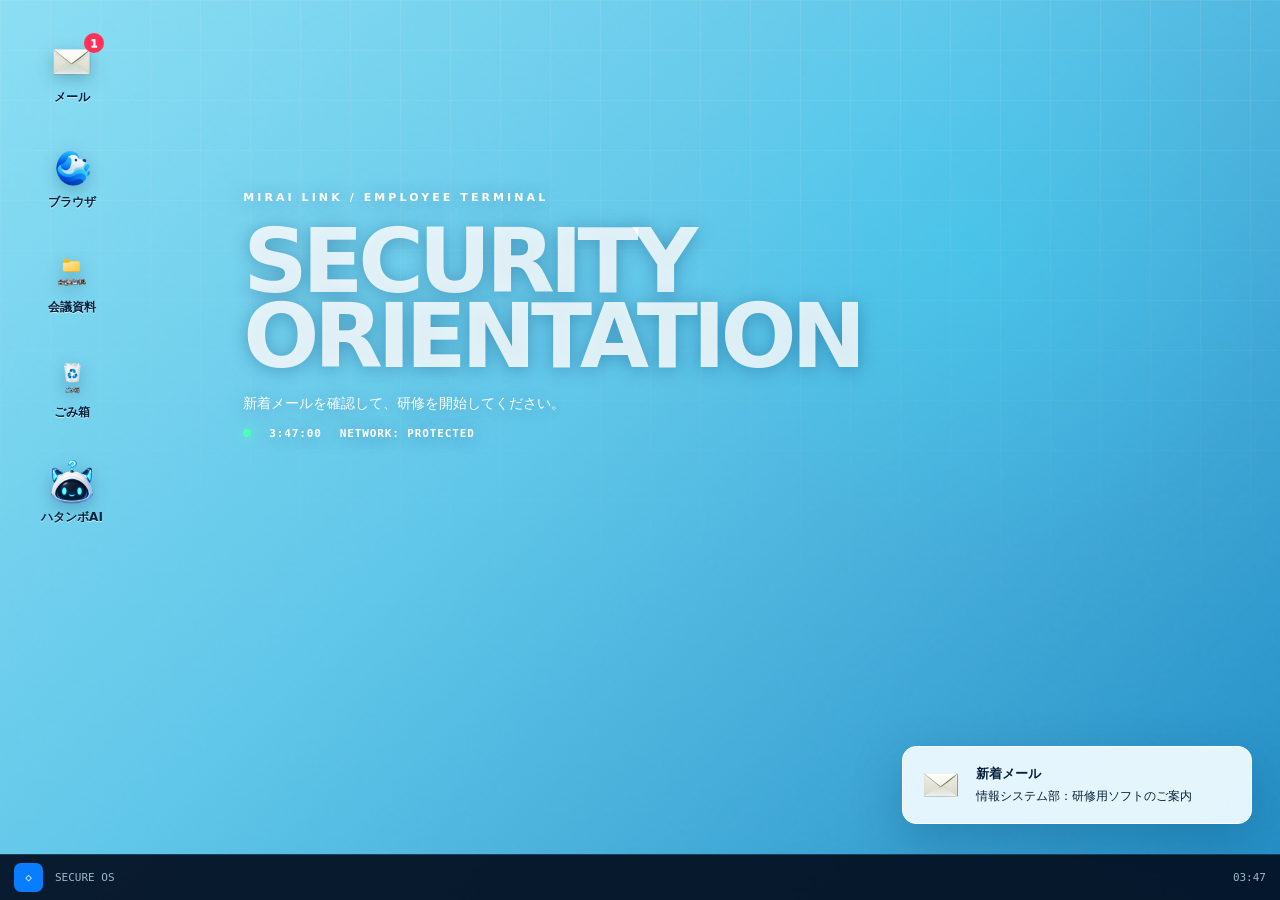
==== index.html @ b42d03e6 "Build interactive security training desktop game" ====
<!doctype html>
<html lang="ja">
<head>
  <meta charset="utf-8">
  <meta name="viewport" content="width=device-width,initial-scale=1">
  <title>SECURITY DESKTOP | ハタンボ</title>
  <link rel="stylesheet" href="css/style.css">
</head>
<body>
  <main id="desktop" class="desktop" aria-label="研修用デスクトップ">
    <div class="noise"></div>
    <aside class="desktop-icons" aria-label="デスクトップアイコン">
      <button class="desktop-icon" data-open="mail"><img src="assets/mail.png" alt=""><span>メール</span><b id="mailBadge">1</b></button>
      <button class="desktop-icon" data-open="browser"><img src="assets/WaterDog.png" alt=""><span>ブラウザ</span></button>
      <button class="desktop-icon" data-open="files"><img src="assets/folder.png" alt=""><span>会議資料</span></button>
      <button class="desktop-icon" data-open="trash"><img src="assets/dustbox.png" alt=""><span>ごみ箱</span></button>
      <button class="desktop-icon ai-icon" data-open="assistant"><img src="assets/AI.png" alt=""><span>ハタンボAI</span></button>
    </aside>

    <section class="hero-status" aria-label="研修状況">
      <p class="eyebrow">MIRAI LINK / EMPLOYEE TERMINAL</p>
      <h1>SECURITY<br>ORIENTATION</h1>
      <p id="statusCopy">新着メールを確認して、研修を開始してください。</p>
      <div class="system-line"><i></i><span id="clock">17:30:00</span><span>NETWORK: PROTECTED</span></div>
    </section>

    <div id="notification" class="notification show" role="status">
      <img src="assets/mail.png" alt="">
      <div><strong>新着メール</strong><p>情報システム部：研修用ソフトのご案内</p></div>
    </div>

    <section id="window" class="window hidden" aria-live="polite">
      <header class="titlebar">
        <div><span class="traffic red"></span><span class="traffic yellow"></span><span class="traffic green"></span></div>
        <strong id="windowTitle">MAIL</strong>
        <button id="closeWindow" aria-label="閉じる">×</button>
      </header>
      <div id="windowBody" class="window-body"></div>
    </section>

    <section id="infection" class="infection hidden" aria-label="ウイルス感染演出">
      <div class="glitch-title" data-text="SYSTEM COMPROMISED">SYSTEM COMPROMISED</div>
      <div id="popupField"></div>
      <button id="callAssistant" class="panic-button">ハタンボを起動</button>
    </section>

    <section id="mission" class="mission hidden">
      <header class="mission-header">
        <div class="brand"><img src="assets/AI.png" alt="ハタンボ"><div><b>HATANBO AI</b><span>RECOVERY ASSISTANT</span></div></div>
        <div class="progress-wrap"><span id="progressLabel">0 / 6</span><div class="progress"><i id="progressBar"></i></div></div>
      </header>
      <div class="mission-grid">
        <aside class="assistant-panel">
          <img src="assets/AI.png" alt="ハタンボ">
          <div class="speech"><span>GUIDANCE</span><p id="assistantText">端末を復旧するには、6つのセキュリティログを調査する必要があります。</p></div>
          <button id="hintButton">ヒントを見る</button>
        </aside>
        <article id="puzzleArea" class="puzzle-area"></article>
      </div>
    </section>

    <footer class="taskbar">
      <button class="start">◇</button><span>SECURE OS</span><div></div><span id="taskClock">17:30</span>
    </footer>
  </main>
  <script src="js/app.js"></script>
</body>
</html>
---- css/style.css ----
:root{--cyan:#39e7ff;--blue:#0c73ff;--navy:#06152e;--glass:rgba(6,21,46,.84);--line:rgba(91,222,255,.28);--white:#edfaff;--danger:#ff3158}*{box-sizing:border-box}html,body{margin:0;width:100%;height:100%;overflow:hidden;font-family:"Yu Gothic UI","Noto Sans JP",system-ui,sans-serif;background:#06152e;color:var(--white)}button{font:inherit}.desktop{position:relative;width:100vw;height:100vh;min-height:640px;overflow:hidden;background:radial-gradient(circle at 76% 28%,rgba(46,220,255,.27),transparent 26%),linear-gradient(135deg,#8bdff4 0%,#5fc7ea 44%,#208cc5 100%)}.desktop:before{content:"";position:absolute;inset:0;background:linear-gradient(90deg,rgba(255,255,255,.08) 1px,transparent 1px),linear-gradient(rgba(255,255,255,.07) 1px,transparent 1px);background-size:50px 50px;mask-image:linear-gradient(to bottom,black,transparent 75%)}.noise{position:absolute;inset:0;opacity:.16;pointer-events:none;background-image:url("data:image/svg+xml,%3Csvg viewBox='0 0 200 200' xmlns='http://www.w3.org/2000/svg'%3E%3Cfilter id='n'%3E%3CfeTurbulence type='fractalNoise' baseFrequency='.8' numOctaves='3' stitchTiles='stitch'/%3E%3C/filter%3E%3Crect width='100%25' height='100%25' filter='url(%23n)' opacity='.22'/%3E%3C/svg%3E")}.desktop-icons{position:absolute;z-index:2;top:28px;left:26px;display:grid;gap:17px}.desktop-icon{width:92px;min-height:88px;border:1px solid transparent;border-radius:12px;background:transparent;color:#032340;display:flex;flex-direction:column;align-items:center;justify-content:center;gap:3px;cursor:pointer;position:relative;text-shadow:0 1px rgba(255,255,255,.7)}.desktop-icon:hover,.desktop-icon:focus{background:rgba(255,255,255,.25);border-color:rgba(255,255,255,.45);outline:none}.desktop-icon img{width:48px;height:48px;object-fit:contain;filter:drop-shadow(0 5px 8px rgba(0,39,74,.25))}.desktop-icon span{font-size:12px;font-weight:700}.desktop-icon b{position:absolute;right:13px;top:4px;background:#ff3158;color:white;width:20px;height:20px;border-radius:50%;font-size:11px;display:grid;place-items:center}.hero-status{position:absolute;z-index:1;left:19%;top:20%;color:white;text-shadow:0 2px 18px rgba(0,58,105,.35)}.eyebrow{letter-spacing:.28em;font-size:11px;font-weight:800}.hero-status h1{font-size:clamp(48px,7vw,100px);line-height:.84;letter-spacing:-.06em;margin:20px 0;color:rgba(255,255,255,.82)}.hero-status>p:not(.eyebrow){font-size:14px}.system-line{display:flex;gap:18px;align-items:center;font:700 11px monospace;letter-spacing:.08em}.system-line i{width:8px;height:8px;border-radius:50%;background:#4effb8;box-shadow:0 0 13px #4effb8}.notification{position:absolute;z-index:5;right:28px;bottom:76px;width:350px;background:rgba(239,250,255,.95);color:#06213b;border:1px solid white;border-radius:14px;padding:16px;display:flex;gap:13px;box-shadow:0 18px 50px rgba(0,55,90,.25);cursor:pointer;transition:.3s}.notification:hover{transform:translateY(-4px)}.notification img{width:44px;height:44px;object-fit:contain}.notification strong{font-size:13px}.notification p{font-size:12px;margin:5px 0 0}.hidden{display:none!important}.window{position:absolute;z-index:10;left:50%;top:49%;transform:translate(-50%,-50%);width:min(820px,78vw);height:min(600px,72vh);background:rgba(245,253,255,.96);color:#08243e;border:1px solid rgba(255,255,255,.85);border-radius:18px;box-shadow:0 34px 100px rgba(0,40,72,.38);overflow:hidden;backdrop-filter:blur(18px)}.titlebar{height:48px;background:#eaf7fb;display:flex;align-items:center;justify-content:space-between;padding:0 16px;border-bottom:1px solid #cfe5ee}.titlebar>div{display:flex;gap:7px}.traffic{width:10px;height:10px;border-radius:50%;display:block}.red{background:#ff5b62}.yellow{background:#ffbd2e}.green{background:#28c840}.titlebar strong{font:700 11px monospace;letter-spacing:.16em}.titlebar button{border:0;background:none;font-size:25px;color:#557080;cursor:pointer}.window-body{height:calc(100% - 48px);padding:28px;overflow:auto}.mail-head{border-bottom:1px solid #bddce8;padding-bottom:18px}.mail-head h2{font-size:25px;margin:0 0 13px}.sender{display:flex;justify-content:space-between;color:#5d7280;font-size:13px}.mail-content{max-width:630px;line-height:1.9;font-size:14px}.mail-content .install{display:inline-flex;margin-top:18px;padding:13px 23px;color:white;background:linear-gradient(90deg,#006cff,#12bdd9);border:0;border-radius:8px;font-weight:800;cursor:pointer;box-shadow:0 8px 24px rgba(0,111,255,.25)}.install-view{text-align:center;padding:60px 30px}.loader{height:8px;background:#d3e7ee;border-radius:9px;overflow:hidden;margin:30px auto;width:min(480px,80%)}.loader i{height:100%;display:block;width:0;background:linear-gradient(90deg,#087cff,#2ce9f4);animation:loading 2.4s forwards}@keyframes loading{to{width:100%}}.infection{position:absolute;z-index:30;inset:0;background:#120007;overflow:hidden}.infection:before{content:"";position:absolute;inset:0;background:repeating-linear-gradient(0deg,transparent 0 4px,rgba(255,0,60,.11) 5px);animation:scan 4s linear infinite}@keyframes scan{to{transform:translateY(30px)}}.glitch-title{position:absolute;z-index:3;left:50%;top:12%;transform:translateX(-50%);font:900 clamp(32px,6vw,84px)/1 monospace;color:#fff;letter-spacing:-.08em;text-shadow:5px 0 #00eaff,-5px 0 #ff174f;white-space:nowrap}.virus-popup{position:absolute;width:250px;background:#f3f3f3;color:#111;border:2px solid #ddd;box-shadow:9px 11px 0 rgba(0,0,0,.55);font:12px monospace}.virus-popup header{background:#9b001f;color:#fff;padding:6px 9px}.virus-popup p{padding:12px;margin:0}.virus-popup button{margin:0 10px 10px;float:right}.panic-button{position:absolute;z-index:5;left:50%;bottom:9%;transform:translateX(-50%);border:1px solid #41eeff;background:#06142e;color:#53f3ff;padding:15px 34px;font-weight:900;letter-spacing:.12em;cursor:pointer;box-shadow:0 0 30px rgba(0,229,255,.28)}.mission{position:absolute;z-index:40;inset:0 0 46px;background:radial-gradient(circle at 12% 50%,rgba(0,187,255,.18),transparent 30%),#030b18}.mission:before{content:"";position:absolute;inset:0;pointer-events:none;background:linear-gradient(90deg,var(--line) 1px,transparent 1px),linear-gradient(var(--line) 1px,transparent 1px);background-size:42px 42px;opacity:.16}.mission-header{position:relative;height:86px;border-bottom:1px solid var(--line);display:flex;align-items:center;justify-content:space-between;padding:0 34px;background:rgba(4,16,36,.88)}.brand{display:flex;align-items:center;gap:12px}.brand img{width:58px;height:58px;object-fit:contain}.brand div{display:flex;flex-direction:column}.brand b{letter-spacing:.1em;color:#6deeff}.brand span{font:10px monospace;color:#7c9aaf;letter-spacing:.16em;margin-top:4px}.progress-wrap{display:flex;align-items:center;gap:14px;font:700 12px monospace}.progress{width:190px;height:7px;background:#12233b;border-radius:8px;overflow:hidden}.progress i{display:block;width:0;height:100%;background:linear-gradient(90deg,#0073ff,#3df3ff);transition:.4s}.mission-grid{position:relative;height:calc(100% - 86px);display:grid;grid-template-columns:310px 1fr;gap:24px;padding:24px}.assistant-panel,.puzzle-area{border:1px solid var(--line);background:var(--glass);backdrop-filter:blur(14px)}.assistant-panel{padding:24px;display:flex;flex-direction:column;align-items:center}.assistant-panel>img{width:150px;height:150px;object-fit:contain;filter:drop-shadow(0 0 28px rgba(29,216,255,.35))}.speech{width:100%;margin-top:12px;border-left:2px solid var(--cyan);padding:13px 15px;background:rgba(31,196,255,.07)}.speech span{font:10px monospace;color:var(--cyan);letter-spacing:.15em}.speech p{font-size:13px;line-height:1.8;margin:8px 0}.assistant-panel button,.action-button{margin-top:auto;width:100%;border:1px solid #35dce8;background:rgba(14,181,219,.12);color:#79f7ff;padding:12px;font-weight:800;cursor:pointer}.puzzle-area{padding:30px 36px;overflow:auto}.puzzle-number{font:800 11px monospace;color:var(--cyan);letter-spacing:.2em}.puzzle-area h2{font-size:29px;margin:10px 0}.lead{color:#a9bfd0;line-height:1.8;font-size:14px}.email-card,.data-card,.guide-card{margin-top:20px;border:1px solid #25405f;background:#08162a;padding:20px}.suspicious{border:1px solid #34506e;background:#0d2039;color:#d8edfa;padding:8px;border-radius:5px;cursor:pointer}.suspicious.selected{border-color:#ff5577;background:rgba(255,49,88,.15)}.choice-grid{display:grid;grid-template-columns:repeat(2,minmax(0,1fr));gap:12px;margin:22px 0}.choice{border:1px solid #274868;background:#0a1b32;color:#e6faff;padding:16px;text-align:left;cursor:pointer;border-radius:7px}.choice:hover{border-color:#40eaff}.choice.correct{border-color:#42ffa9;background:rgba(44,255,161,.1)}.choice.wrong{border-color:#ff3158}.password-table{width:100%;border-collapse:collapse;margin-top:20px;font-size:13px}.password-table th,.password-table td{padding:13px;border-bottom:1px solid #23405e;text-align:left}.password-table th{color:#6feeff;font:11px monospace}.answer-row{display:flex;gap:10px;margin-top:22px}.answer-row input{flex:1;background:#061224;border:1px solid #2a4d6d;color:white;padding:13px}.answer-row button,.next-button{border:0;background:linear-gradient(90deg,#0574ff,#18d5df);color:white;padding:13px 22px;font-weight:900;cursor:pointer}.feedback{min-height:24px;font-size:13px;color:#ff7890}.success-panel{text-align:center;padding-top:8vh}.success-panel h2{font-size:44px;color:#5fffd2}.recovery-code{display:inline-block;font:800 30px monospace;letter-spacing:.24em;border:1px solid #42ffd5;padding:18px 24px;margin:20px;box-shadow:0 0 35px rgba(42,255,213,.17)}.knowledge-list{display:grid;grid-template-columns:repeat(2,1fr);gap:10px;text-align:left;margin:24px auto;max-width:620px}.knowledge-list div{background:#0b1d33;border:1px solid #24435f;padding:12px;font-size:12px}.taskbar{position:absolute;z-index:50;bottom:0;left:0;right:0;height:46px;background:rgba(4,16,34,.94);color:#98b9ca;display:flex;align-items:center;gap:12px;padding:0 14px;border-top:1px solid rgba(101,221,255,.2);font:11px monospace}.taskbar .start{background:#087dff;color:white;border:0;width:29px;height:29px;border-radius:7px}.taskbar div{flex:1}.desktop.infected{animation:shake .13s 6}@keyframes shake{50%{transform:translate(3px,-2px)}}@media(max-width:800px){.desktop{min-height:720px}.hero-status{left:130px;top:24%}.desktop-icons{grid-template-columns:repeat(2,78px)}.window{width:92vw}.mission-grid{grid-template-columns:1fr;padding:12px}.assistant-panel{display:grid;grid-template-columns:80px 1fr;gap:10px;padding:12px}.assistant-panel>img{width:75px;height:75px}.assistant-panel button{grid-column:1/-1}.mission-header{padding:0 14px}.progress{width:100px}.puzzle-area{padding:20px}.choice-grid,.knowledge-list{grid-template-columns:1fr}}
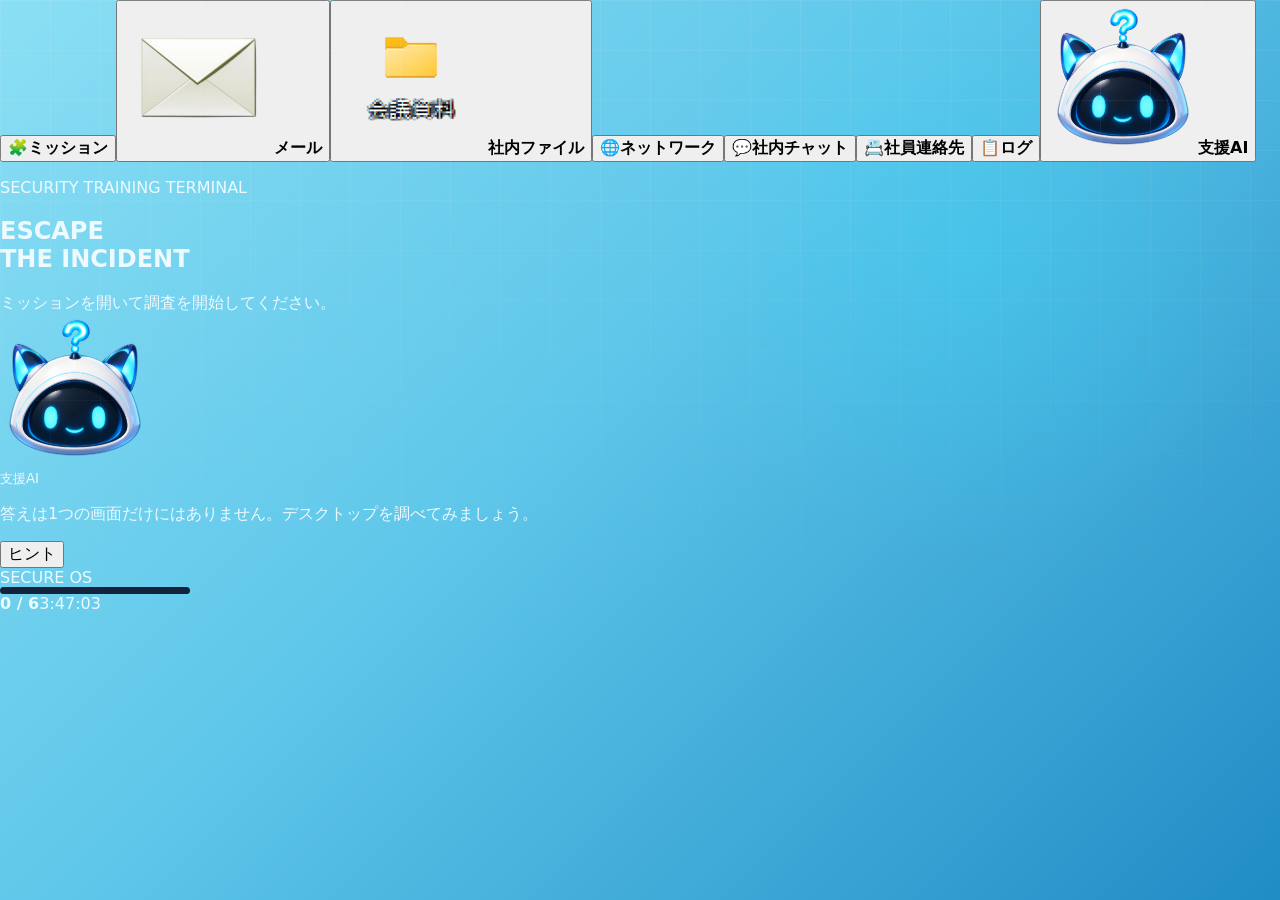
==== commit 7cc6ef5d: "Redesign training as desktop exploration puzzle" ====
--- a/index.html
+++ b/index.html
@@ -1,68 +1 @@
-<!doctype html>
-<html lang="ja">
-<head>
-  <meta charset="utf-8">
-  <meta name="viewport" content="width=device-width,initial-scale=1">
-  <title>SECURITY DESKTOP | ハタンボ</title>
-  <link rel="stylesheet" href="css/style.css">
-</head>
-<body>
-  <main id="desktop" class="desktop" aria-label="研修用デスクトップ">
-    <div class="noise"></div>
-    <aside class="desktop-icons" aria-label="デスクトップアイコン">
-      <button class="desktop-icon" data-open="mail"><img src="assets/mail.png" alt=""><span>メール</span><b id="mailBadge">1</b></button>
-      <button class="desktop-icon" data-open="browser"><img src="assets/WaterDog.png" alt=""><span>ブラウザ</span></button>
-      <button class="desktop-icon" data-open="files"><img src="assets/folder.png" alt=""><span>会議資料</span></button>
-      <button class="desktop-icon" data-open="trash"><img src="assets/dustbox.png" alt=""><span>ごみ箱</span></button>
-      <button class="desktop-icon ai-icon" data-open="assistant"><img src="assets/AI.png" alt=""><span>ハタンボAI</span></button>
-    </aside>
-
-    <section class="hero-status" aria-label="研修状況">
-      <p class="eyebrow">MIRAI LINK / EMPLOYEE TERMINAL</p>
-      <h1>SECURITY<br>ORIENTATION</h1>
-      <p id="statusCopy">新着メールを確認して、研修を開始してください。</p>
-      <div class="system-line"><i></i><span id="clock">17:30:00</span><span>NETWORK: PROTECTED</span></div>
-    </section>
-
-    <div id="notification" class="notification show" role="status">
-      <img src="assets/mail.png" alt="">
-      <div><strong>新着メール</strong><p>情報システム部：研修用ソフトのご案内</p></div>
-    </div>
-
-    <section id="window" class="window hidden" aria-live="polite">
-      <header class="titlebar">
-        <div><span class="traffic red"></span><span class="traffic yellow"></span><span class="traffic green"></span></div>
-        <strong id="windowTitle">MAIL</strong>
-        <button id="closeWindow" aria-label="閉じる">×</button>
-      </header>
-      <div id="windowBody" class="window-body"></div>
-    </section>
-
-    <section id="infection" class="infection hidden" aria-label="ウイルス感染演出">
-      <div class="glitch-title" data-text="SYSTEM COMPROMISED">SYSTEM COMPROMISED</div>
-      <div id="popupField"></div>
-      <button id="callAssistant" class="panic-button">ハタンボを起動</button>
-    </section>
-
-    <section id="mission" class="mission hidden">
-      <header class="mission-header">
-        <div class="brand"><img src="assets/AI.png" alt="ハタンボ"><div><b>HATANBO AI</b><span>RECOVERY ASSISTANT</span></div></div>
-        <div class="progress-wrap"><span id="progressLabel">0 / 6</span><div class="progress"><i id="progressBar"></i></div></div>
-      </header>
-      <div class="mission-grid">
-        <aside class="assistant-panel">
-          <img src="assets/AI.png" alt="ハタンボ">
-          <div class="speech"><span>GUIDANCE</span><p id="assistantText">端末を復旧するには、6つのセキュリティログを調査する必要があります。</p></div>
-          <button id="hintButton">ヒントを見る</button>
-        </aside>
-        <article id="puzzleArea" class="puzzle-area"></article>
-      </div>
-    </section>
-
-    <footer class="taskbar">
-      <button class="start">◇</button><span>SECURE OS</span><div></div><span id="taskClock">17:30</span>
-    </footer>
-  </main>
-  <script src="js/app.js"></script>
-</body>
-</html>
+<!doctype html><html lang="ja"><head><meta charset="utf-8"><meta name="viewport" content="width=device-width,initial-scale=1"><title>SECURITY ESCAPE | ハタンボ</title><link rel="stylesheet" href="css/style.css"></head><body><main id="desktop" class="desktop"><aside class="icons"><button data-app="mission"><span>🧩</span><b>ミッション</b></button><button data-app="mail"><img src="assets/mail.png" alt=""><b>メール</b></button><button data-app="files"><img src="assets/folder.png" alt=""><b>社内ファイル</b></button><button data-app="network"><span>🌐</span><b>ネットワーク</b></button><button data-app="chat"><span>💬</span><b>社内チャット</b></button><button data-app="contacts"><span>📇</span><b>社員連絡先</b></button><button data-app="logs"><span>📋</span><b>ログ</b></button><button data-app="assistant"><img src="assets/AI.png" alt=""><b>支援AI</b></button></aside><section class="wallpaper"><p>SECURITY TRAINING TERMINAL</p><h1>ESCAPE<br>THE INCIDENT</h1><div id="objective">ミッションを開いて調査を開始してください。</div></section><section id="window" class="window hidden"><header><strong id="windowTitle">WINDOW</strong><button id="close">×</button></header><div id="windowBody" class="window-body"></div></section><aside class="assistant-dock"><img src="assets/AI.png" alt="支援AI"><div><small>支援AI</small><p id="assistantText">答えは1つの画面だけにはありません。デスクトップを調べてみましょう。</p></div><button id="hint">ヒント</button></aside><footer><span>SECURE OS</span><div class="progress"><i id="bar"></i></div><b id="progressText">0 / 6</b><span id="clock"></span></footer></main><script src="js/app.js"></script></body></html>
